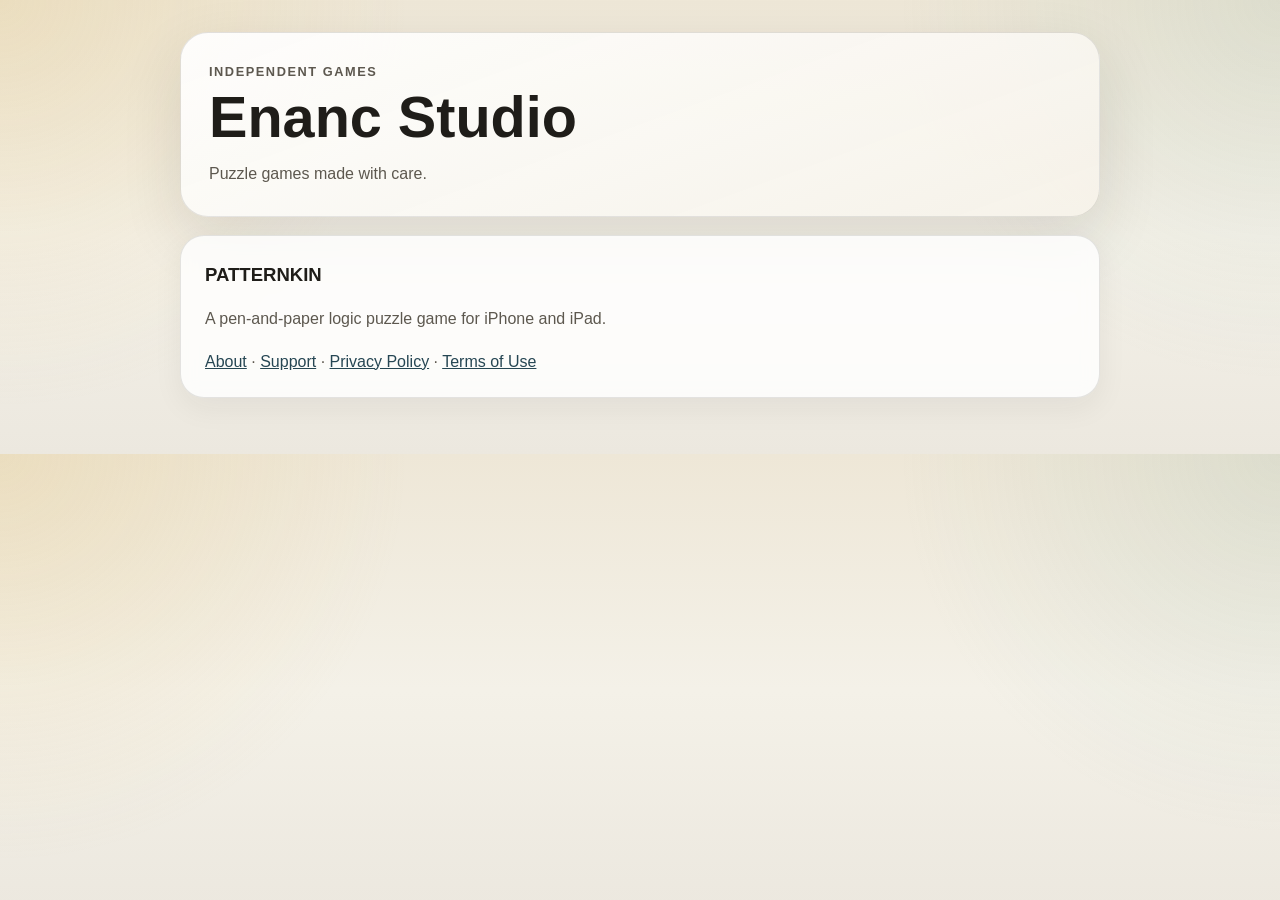
==== index.html @ 82bb9941 "Add PATTERNKIN privacy policy, terms of use, and support pages Co-Authored-By: Claude Opus 5.5 (1M c" ====
<!doctype html>
<html lang="en">
  <head>
    <meta charset="UTF-8" />
    <meta name="viewport" content="width=device-width, initial-scale=1.0" />
    <title>Enanc Studio</title>
    <meta name="description" content="Enanc Studio, an independent game developer." />
    <link rel="stylesheet" href="./legal.css" />
  </head>
  <body>
    <main class="legal-shell">
      <section class="legal-hero">
        <p class="legal-kicker">Independent games</p>
        <h1 class="legal-title">Enanc Studio</h1>
        <p class="legal-subtitle">
          Puzzle games made with care.
        </p>
      </section>
      <section class="legal-grid">
        <article class="legal-card">
          <h2>PATTERNKIN</h2>
          <p>A pen-and-paper logic puzzle game for iPhone and iPad.</p>
          <p>
            <a href="./patternkin/">About</a> ·
            <a href="./patternkin/support.html">Support</a> ·
            <a href="./patternkin/privacy-policy.html">Privacy Policy</a> ·
            <a href="./patternkin/terms-of-use.html">Terms of Use</a>
          </p>
        </article>
      </section>
    </main>
  </body>
</html>
---- legal.css ----
html {
  color-scheme: light;
}

:root {
  --bg: #f4f1e8;
  --surface: rgba(255, 255, 255, 0.82);
  --surface-strong: #ffffff;
  --border: rgba(44, 42, 37, 0.12);
  --text: #1f1d19;
  --muted: #5d584f;
  --accent: #264653;
  --accent-soft: rgba(38, 70, 83, 0.12);
  --shadow: 0 22px 60px rgba(38, 35, 28, 0.12);
}

* {
  box-sizing: border-box;
}

body {
  margin: 0;
  font-family: "Outfit", "Segoe UI", sans-serif;
  color: var(--text);
  background:
    radial-gradient(circle at top left, rgba(226, 194, 122, 0.26), transparent 30%),
    radial-gradient(circle at top right, rgba(141, 175, 160, 0.18), transparent 28%),
    linear-gradient(180deg, #eee7d7 0%, var(--bg) 52%, #ece8df 100%);
  line-height: 1.65;
}

a {
  color: var(--accent);
}

.legal-shell {
  width: min(920px, calc(100% - 32px));
  margin: 0 auto;
  padding: 32px 0 56px;
}

.legal-hero {
  padding: 28px;
  border: 1px solid var(--border);
  border-radius: 28px;
  background: linear-gradient(160deg, rgba(255, 255, 255, 0.92), rgba(246, 242, 233, 0.9));
  box-shadow: var(--shadow);
}

.legal-kicker {
  margin: 0 0 8px;
  color: var(--muted);
  font-size: 0.8rem;
  font-weight: 700;
  letter-spacing: 0.12em;
  text-transform: uppercase;
}

.legal-title {
  margin: 0;
  font-size: clamp(2rem, 5vw, 3.6rem);
  line-height: 0.96;
}

.legal-subtitle {
  max-width: 60ch;
  margin: 16px 0 0;
  color: var(--muted);
  font-size: 1rem;
}

.legal-meta {
  display: flex;
  flex-wrap: wrap;
  gap: 10px;
  margin-top: 20px;
}

.legal-pill {
  padding: 8px 12px;
  border: 1px solid rgba(38, 70, 83, 0.16);
  border-radius: 999px;
  background: var(--accent-soft);
  color: var(--accent);
  font-size: 0.82rem;
  font-weight: 700;
}

.legal-nav {
  display: flex;
  flex-wrap: wrap;
  gap: 10px;
  margin: 18px 0 0;
}

.legal-nav a {
  display: inline-flex;
  align-items: center;
  justify-content: center;
  min-height: 40px;
  padding: 0 14px;
  border: 1px solid var(--border);
  border-radius: 999px;
  background: rgba(255, 255, 255, 0.72);
  color: var(--text);
  text-decoration: none;
  font-weight: 700;
}

.legal-grid {
  display: grid;
  gap: 18px;
  margin-top: 18px;
}

.legal-card {
  padding: 24px 24px 22px;
  border: 1px solid var(--border);
  border-radius: 24px;
  background: var(--surface);
  box-shadow: 0 10px 30px rgba(38, 35, 28, 0.06);
  backdrop-filter: blur(8px);
}

.legal-card h2 {
  margin: 0 0 10px;
  font-size: 1.16rem;
}

.legal-card p,
.legal-card li {
  color: var(--muted);
}

.legal-card p:last-child,
.legal-card ul:last-child,
.legal-card ol:last-child {
  margin-bottom: 0;
}

.legal-card ul,
.legal-card ol {
  margin: 0;
  padding-left: 1.1rem;
}

.legal-highlight {
  padding: 14px 16px;
  border-left: 4px solid var(--accent);
  border-radius: 16px;
  background: rgba(255, 255, 255, 0.62);
}

.legal-footer {
  margin-top: 18px;
  padding: 18px 20px;
  border-radius: 20px;
  background: rgba(255, 255, 255, 0.7);
  border: 1px solid var(--border);
  color: var(--muted);
  font-size: 0.92rem;
}

@media (max-width: 640px) {
  .legal-shell {
    width: min(100%, calc(100% - 24px));
    padding-top: 20px;
    padding-bottom: 28px;
  }

  .legal-hero,
  .legal-card {
    padding-left: 18px;
    padding-right: 18px;
  }
}
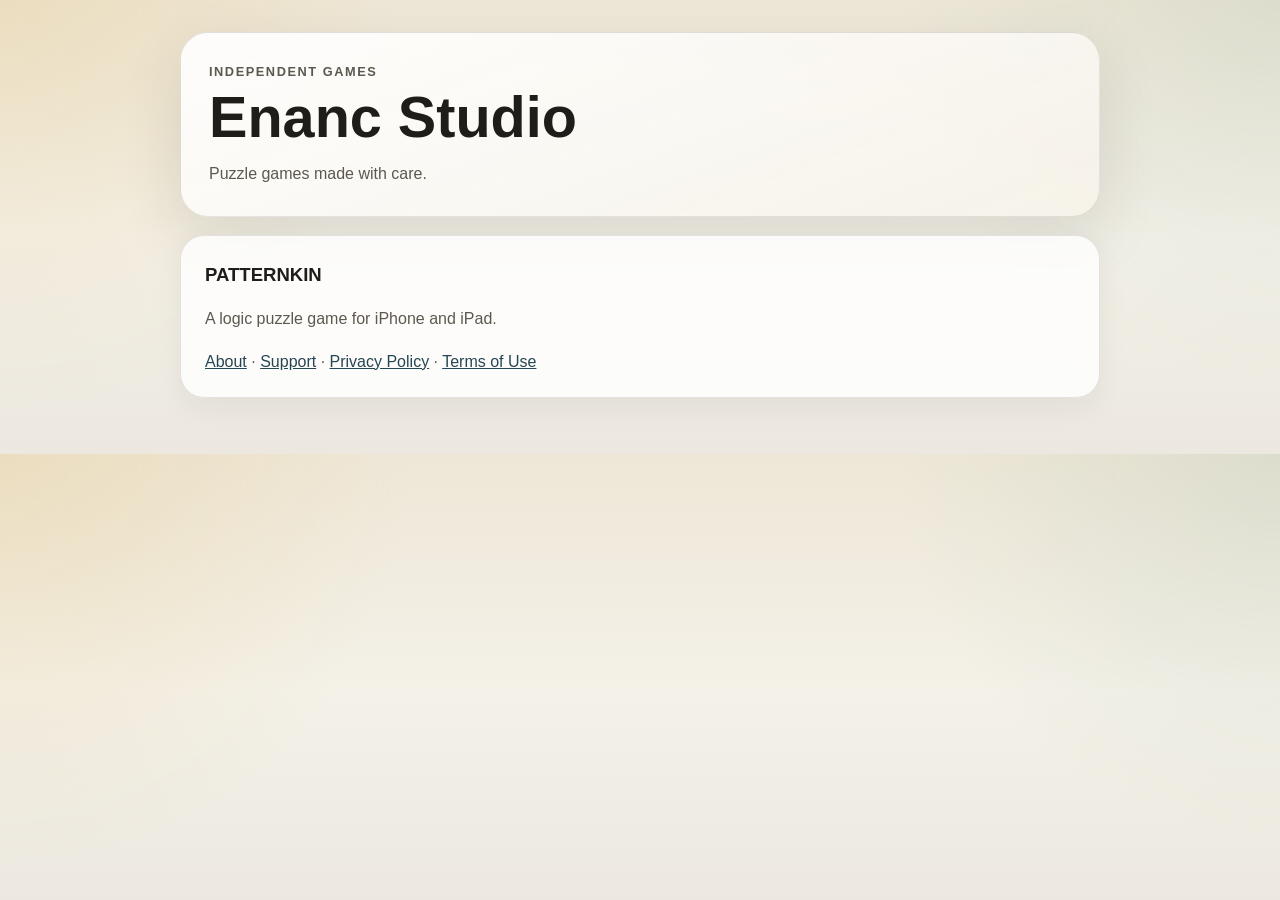
==== commit dfe599d4: "Describe PATTERNKIN as a logic puzzle game Co-Authored-By: Claude Opus 5.5 (1M context) <noreply@ant" ====
--- a/index.html
+++ b/index.html
@@ -19,7 +19,7 @@
       <section class="legal-grid">
         <article class="legal-card">
           <h2>PATTERNKIN</h2>
-          <p>A pen-and-paper logic puzzle game for iPhone and iPad.</p>
+          <p>A logic puzzle game for iPhone and iPad.</p>
           <p>
             <a href="./patternkin/">About</a> ·
             <a href="./patternkin/support.html">Support</a> ·
